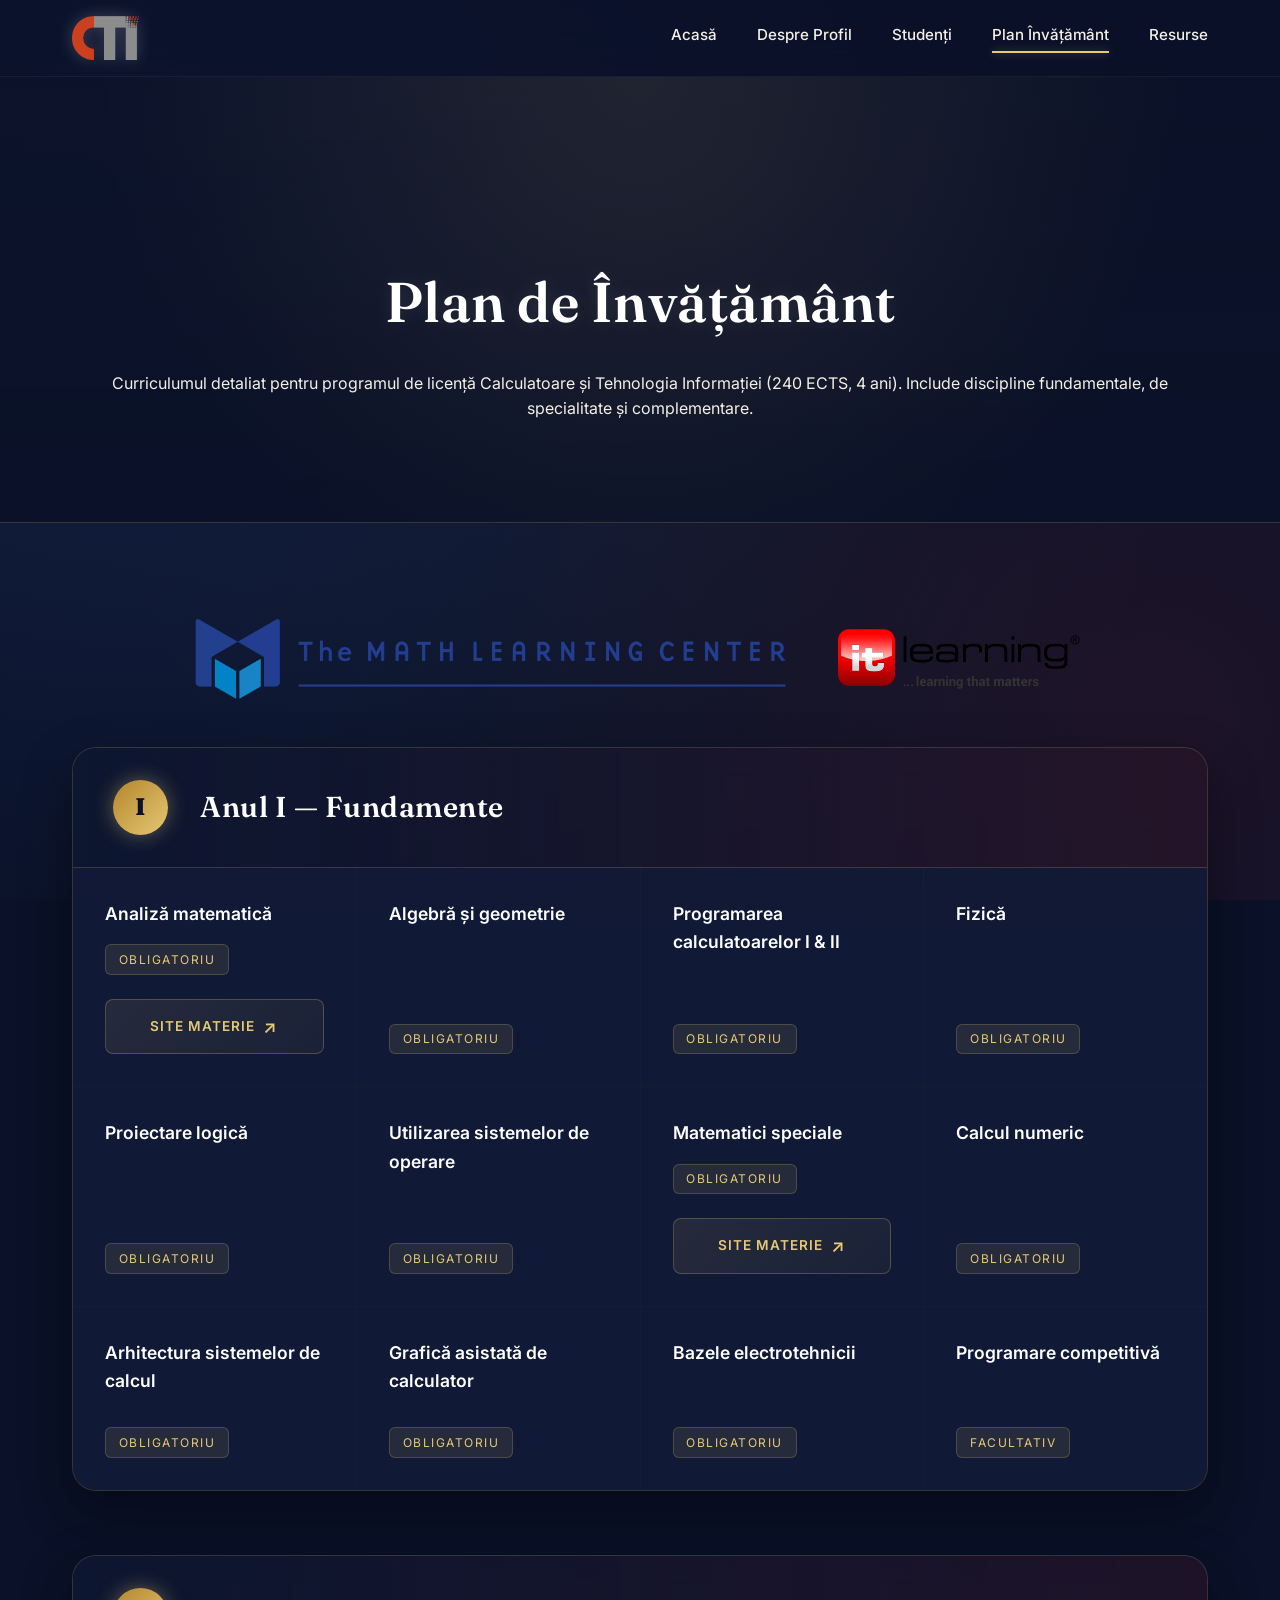
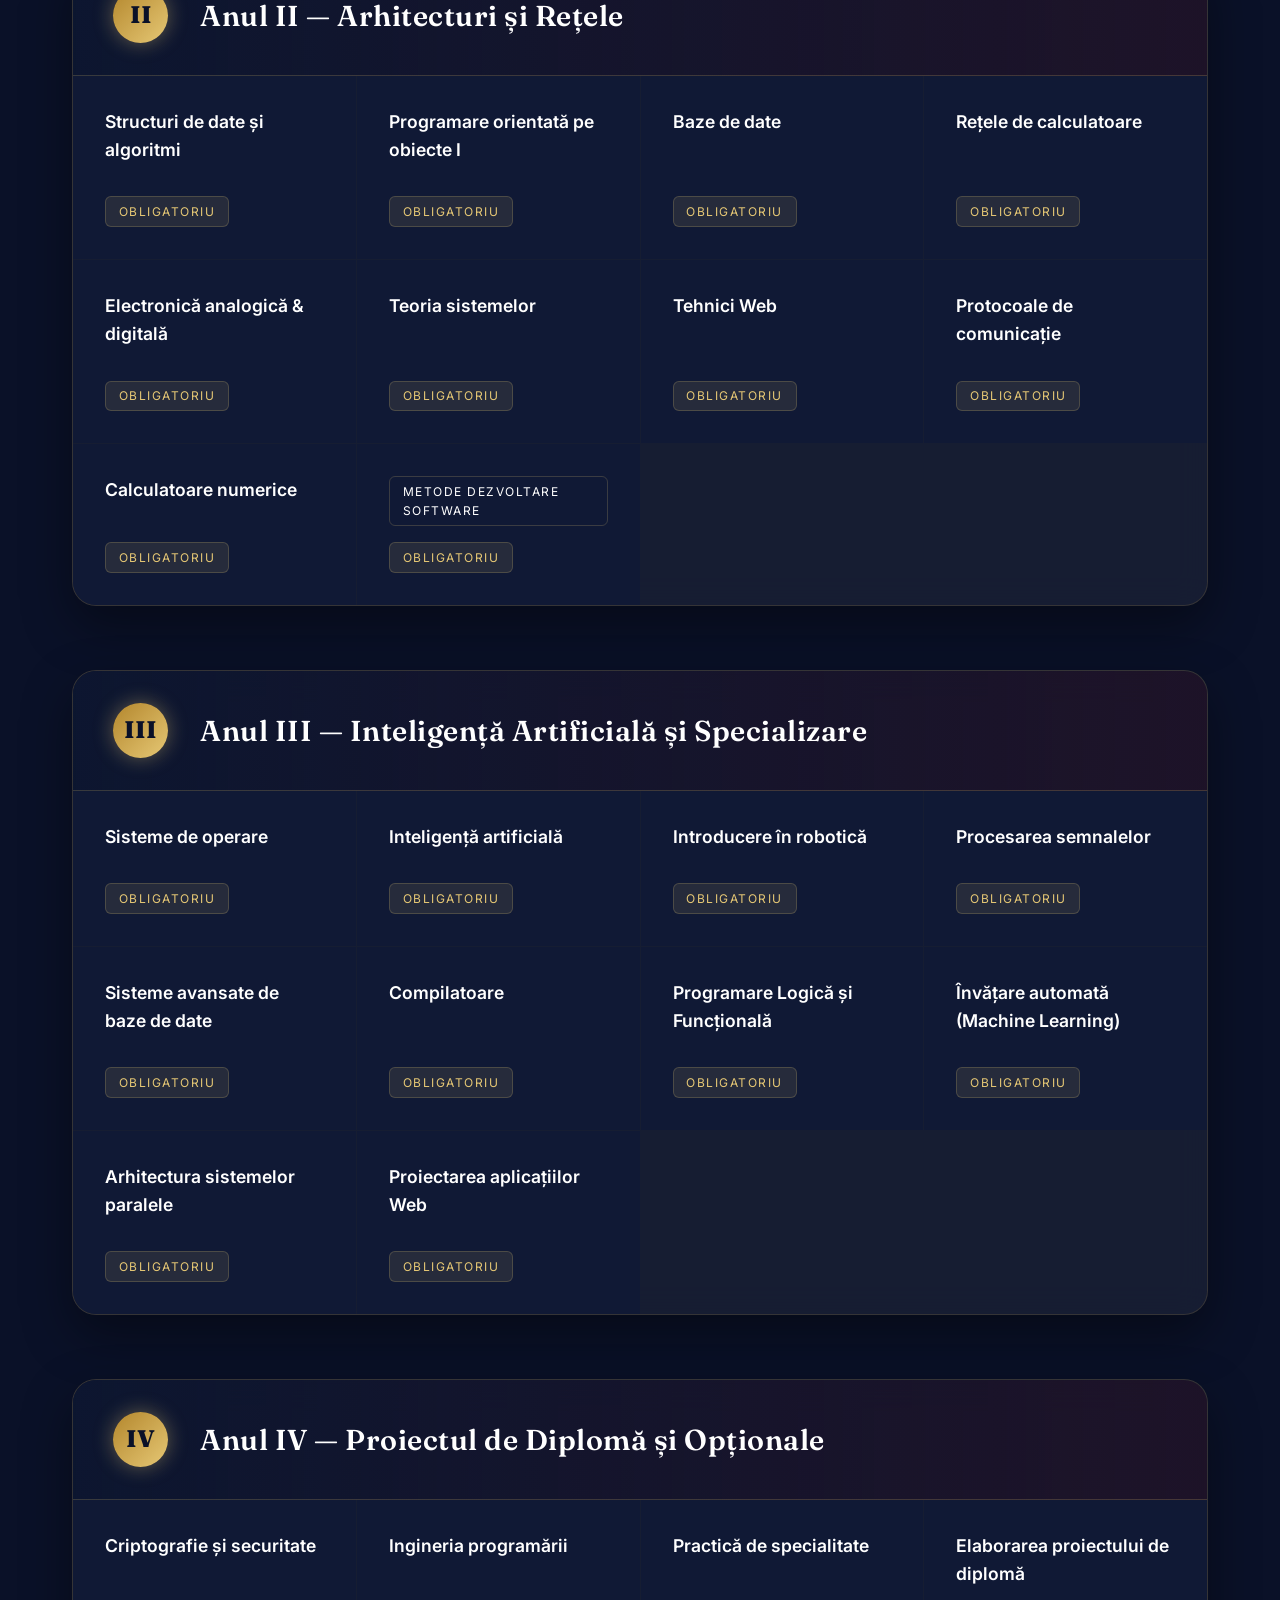
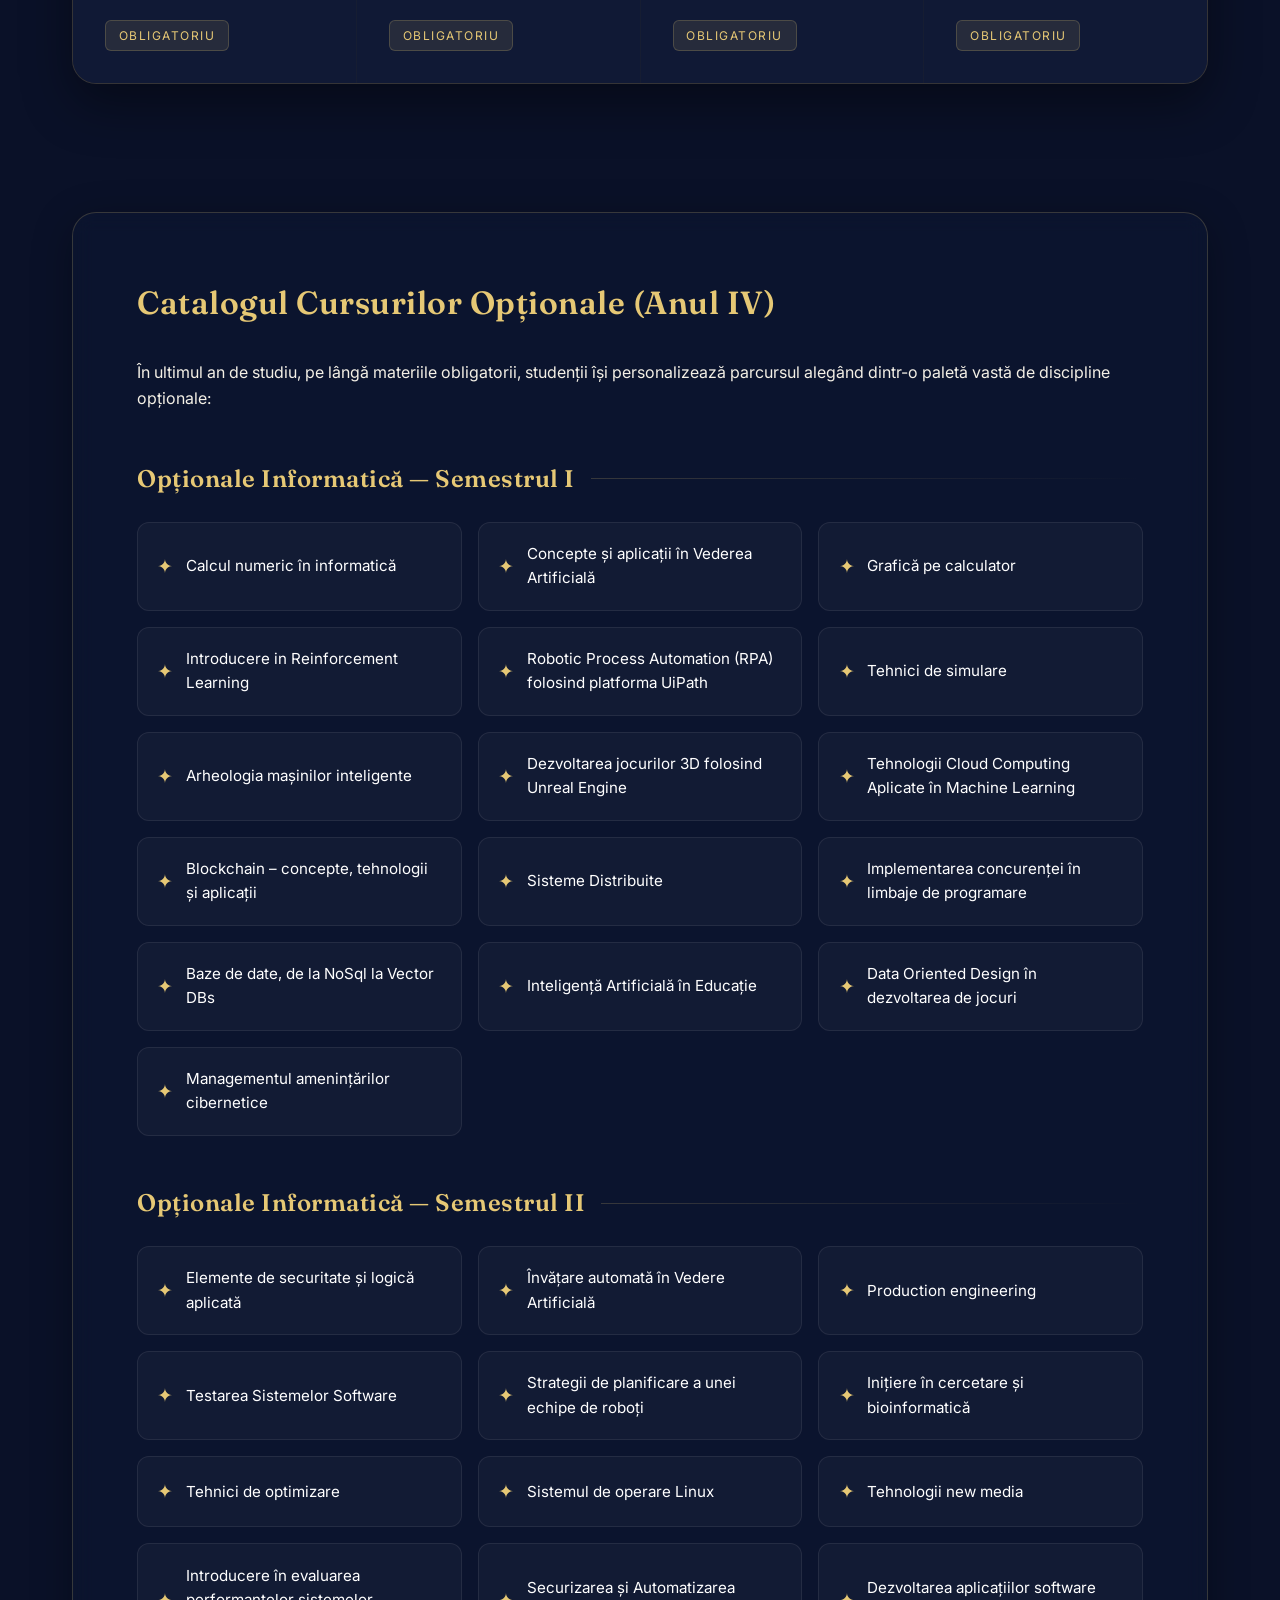
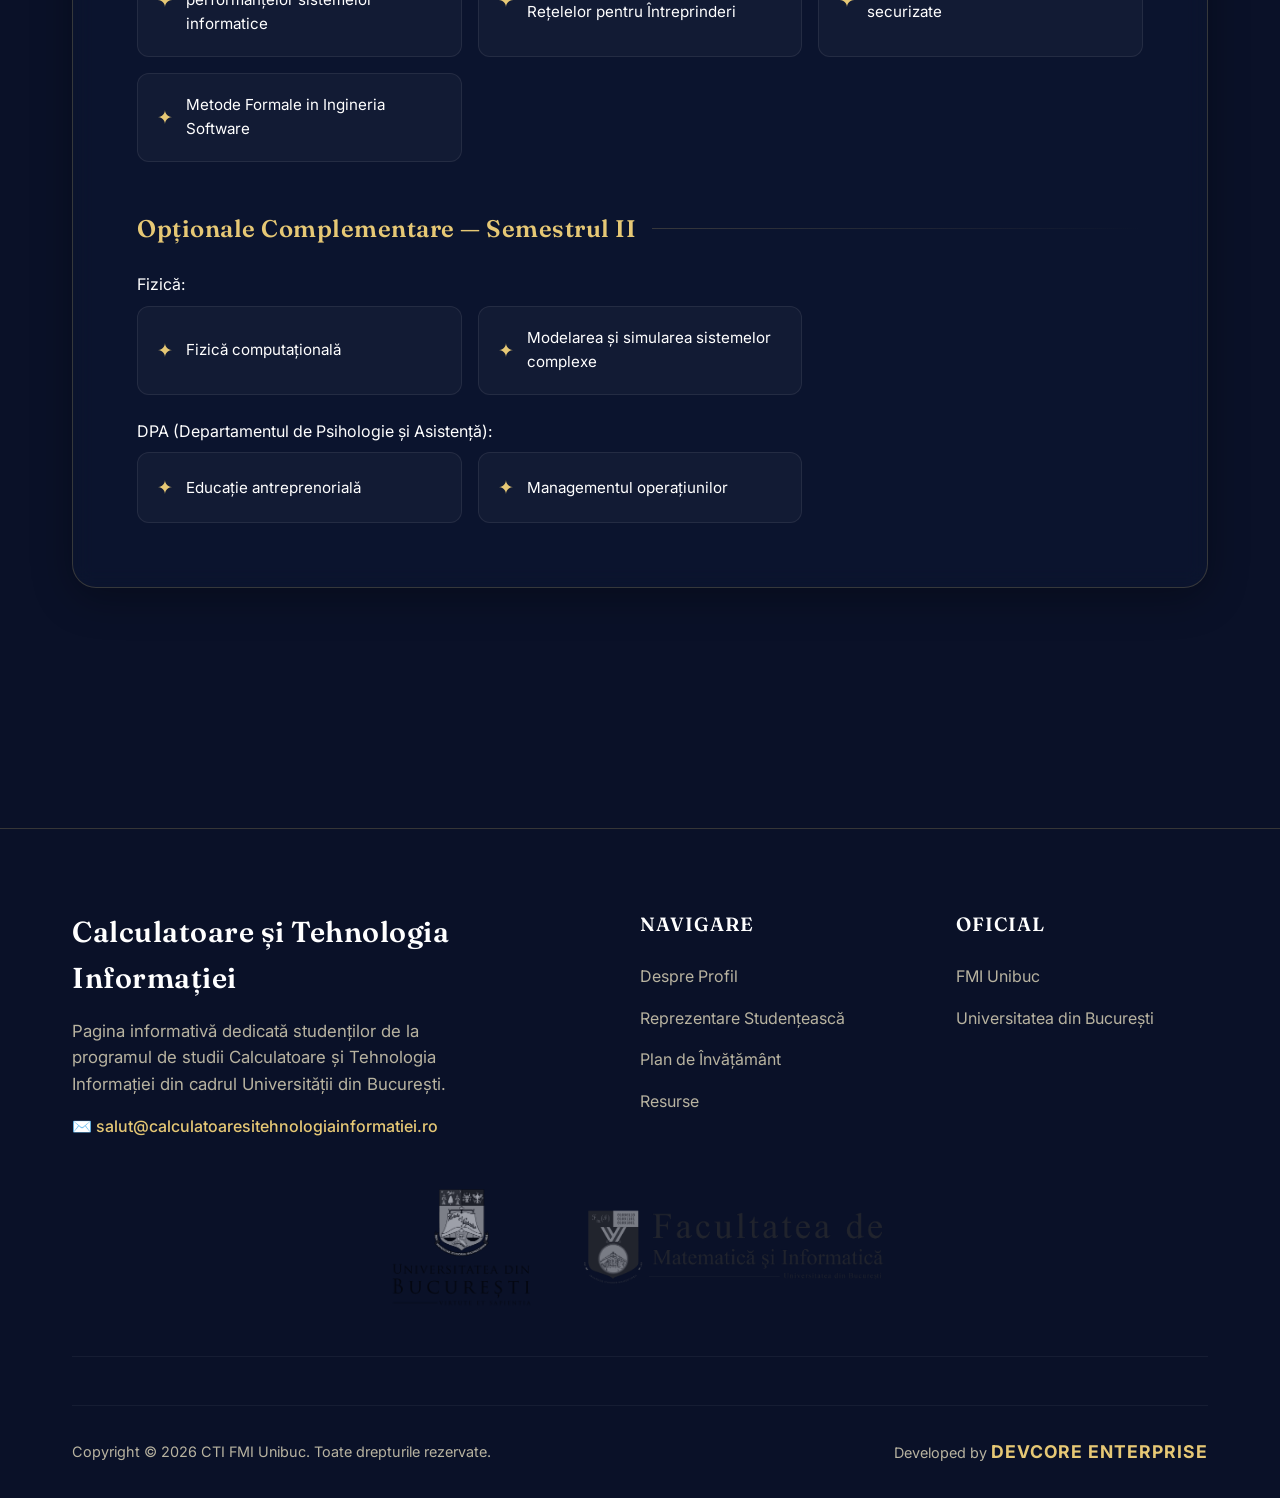
==== curriculum.html @ ff00db62 "Initial commit" ====
<!DOCTYPE html>
<html lang="ro">
<head>
  <meta charset="UTF-8">
  <meta name="viewport" content="width=device-width, initial-scale=1.0">
  <title>Plan de Învățământ - CTI</title>
  <link rel="icon" type="image/png" href="assets/img/CTI Logo Simplu.png">

    <meta name="description" content="Calculatoare și Tehnologia Informației (CTI) - Universitatea din București, Facultatea de Matematică și Informatică (FMI). Află despre programul de licență, admitere, curriculum și oportunități.">
  <meta name="keywords" content="CTI, FMI, Unibuc, Calculatoare si Tehnologia Informatiei, Universitatea din Bucuresti, Informatica, Admitere, Licenta">
  <meta property="og:title" content="Calculatoare și Tehnologia Informației - FMI Unibuc">
  <meta property="og:description" content="Informații oficiale și resurse pentru studenții de la Calculatoare și Tehnologia Informației, FMI, Universitatea din București.">
  <meta property="og:type" content="website">
  <meta property="og:locale" content="ro_RO">
  <meta name="robots" content="index, follow">
<link rel="stylesheet" href="assets/css/style.css">
</head>
<body>

  <!-- Header -->
  <header>
    <div class="container">
      <nav>
        <a href="index.html" class="logo">
          <img src="assets/img/CTI Logo Simplu.png" alt="CTI Logo" onerror="this.src='assets/img/fmi.png'">
        </a>
        <div class="nav-links">
          <a href="index.html">Acasă</a>
          <a href="despre.html">Despre Profil</a>
          <a href="studenti.html">Studenți</a>
          <a href="curriculum.html" class="active">Plan Învățământ</a>
          <a href="resurse.html">Resurse</a>
        </div>
      </nav>
    </div>
  </header>

  <!-- Page Header -->
  <div class="page-header fade-in-up">
    <div class="container">
      <h1 class="serif">Plan de Învățământ</h1>
      <p>Curriculumul detaliat pentru programul de licență Calculatoare și Tehnologia Informației (240 ECTS, 4 ani). Include discipline fundamentale, de specialitate și complementare.</p>
    </div>
  </div>

  <section class="content-section">
    <div class="container">
      <div class="hide-on-mobile" style="display: flex; justify-content: center; align-items: center; gap: 3rem; margin-bottom: 3rem;">
        <img src="assets/img/math.png" alt="Matematică" style="height: 80px; object-fit: contain;">
        <img src="assets/img/it.png" alt="IT" style="height: 80px; object-fit: contain;">
      </div>

      <div class="curriculum-years">

      <div class="curriculum-years">
        <!-- ANUL 1 -->
        <div class="year-section glass-panel fade-in-up delay-100" style="padding:0;">
          <div class="year-header">
            <div class="year-badge">I</div>
            <h3>Anul I — Fundamente</h3>
          </div>
          <div class="subjects-grid">
            <div class="subject-item has-link">
              <div>
                <span class="subject-name">Analiză matematică</span>
                <div class="subject-meta"><span class="subject-type">Obligatoriu</span></div>
              </div>
              <a href="https://analizamatematica.site" target="_blank" rel="noopener noreferrer" class="subject-link">Site Materie <span class="arrow">↗</span></a>
            </div>
            <div class="subject-item"><span class="subject-name">Algebră și geometrie</span><div class="subject-meta"><span class="subject-type">Obligatoriu</span></div></div>
            <div class="subject-item"><span class="subject-name">Programarea calculatoarelor I & II</span><div class="subject-meta"><span class="subject-type">Obligatoriu</span></div></div>
            <div class="subject-item"><span class="subject-name">Fizică</span><div class="subject-meta"><span class="subject-type">Obligatoriu</span></div></div>
            <div class="subject-item"><span class="subject-name">Proiectare logică</span><div class="subject-meta"><span class="subject-type">Obligatoriu</span></div></div>
            <div class="subject-item"><span class="subject-name">Utilizarea sistemelor de operare</span><div class="subject-meta"><span class="subject-type">Obligatoriu</span></div></div>
            <div class="subject-item has-link">
              <div>
                <span class="subject-name">Matematici speciale</span>
                <div class="subject-meta"><span class="subject-type">Obligatoriu</span></div>
              </div>
              <a href="https://matematicispeciale.site" target="_blank" rel="noopener noreferrer" class="subject-link">Site Materie <span class="arrow">↗</span></a>
            </div>
            <div class="subject-item"><span class="subject-name">Calcul numeric</span><div class="subject-meta"><span class="subject-type">Obligatoriu</span></div></div>
            <div class="subject-item"><span class="subject-name">Arhitectura sistemelor de calcul</span><div class="subject-meta"><span class="subject-type">Obligatoriu</span></div></div>
            <div class="subject-item"><span class="subject-name">Grafică asistată de calculator</span><div class="subject-meta"><span class="subject-type">Obligatoriu</span></div></div>
            <div class="subject-item"><span class="subject-name">Bazele electrotehnicii</span><div class="subject-meta"><span class="subject-type">Obligatoriu</span></div></div>
            <div class="subject-item"><span class="subject-name">Programare competitivă</span><div class="subject-meta"><span class="subject-type">Facultativ</span></div></div>
          </div>
        </div>

        <!-- ANUL 2 -->
        <div class="year-section glass-panel fade-in-up" style="padding:0;">
          <div class="year-header">
            <div class="year-badge">II</div>
            <h3>Anul II — Arhitecturi și Rețele</h3>
          </div>
          <div class="subjects-grid">
            <div class="subject-item"><span class="subject-name">Structuri de date și algoritmi</span><div class="subject-meta"><span class="subject-type">Obligatoriu</span></div></div>
            <div class="subject-item"><span class="subject-name">Programare orientată pe obiecte I</span><div class="subject-meta"><span class="subject-type">Obligatoriu</span></div></div>
            <div class="subject-item"><span class="subject-name">Baze de date</span><div class="subject-meta"><span class="subject-type">Obligatoriu</span></div></div>
            <div class="subject-item"><span class="subject-name">Rețele de calculatoare</span><div class="subject-meta"><span class="subject-type">Obligatoriu</span></div></div>
            <div class="subject-item"><span class="subject-name">Electronică analogică & digitală</span><div class="subject-meta"><span class="subject-type">Obligatoriu</span></div></div>
            <div class="subject-item"><span class="subject-name">Teoria sistemelor</span><div class="subject-meta"><span class="subject-type">Obligatoriu</span></div></div>
            <div class="subject-item"><span class="subject-name">Tehnici Web</span><div class="subject-meta"><span class="subject-type">Obligatoriu</span></div></div>
            <div class="subject-item"><span class="subject-name">Protocoale de comunicație</span><div class="subject-meta"><span class="subject-type">Obligatoriu</span></div></div>
            <div class="subject-item"><span class="subject-name">Calculatoare numerice</span><div class="subject-meta"><span class="subject-type">Obligatoriu</span></div></div>
            <div class="subject-item"><span class="subject-type" style="background:transparent; color:#fff;">Metode dezvoltare software</span><div class="subject-meta"><span class="subject-type">Obligatoriu</span></div></div>
          </div>
        </div>

        <!-- ANUL 3 -->
        <div class="year-section glass-panel fade-in-up" style="padding:0;">
          <div class="year-header">
            <div class="year-badge">III</div>
            <h3>Anul III — Inteligență Artificială și Specializare</h3>
          </div>
          <div class="subjects-grid">
            <div class="subject-item"><span class="subject-name">Sisteme de operare</span><div class="subject-meta"><span class="subject-type">Obligatoriu</span></div></div>
            <div class="subject-item"><span class="subject-name">Inteligenţă artificială</span><div class="subject-meta"><span class="subject-type">Obligatoriu</span></div></div>
            <div class="subject-item"><span class="subject-name">Introducere în robotică</span><div class="subject-meta"><span class="subject-type">Obligatoriu</span></div></div>
            <div class="subject-item"><span class="subject-name">Procesarea semnalelor</span><div class="subject-meta"><span class="subject-type">Obligatoriu</span></div></div>
            <div class="subject-item"><span class="subject-name">Sisteme avansate de baze de date</span><div class="subject-meta"><span class="subject-type">Obligatoriu</span></div></div>
            <div class="subject-item"><span class="subject-name">Compilatoare</span><div class="subject-meta"><span class="subject-type">Obligatoriu</span></div></div>
            <div class="subject-item"><span class="subject-name">Programare Logică și Funcțională</span><div class="subject-meta"><span class="subject-type">Obligatoriu</span></div></div>
            <div class="subject-item"><span class="subject-name">Învățare automată (Machine Learning)</span><div class="subject-meta"><span class="subject-type">Obligatoriu</span></div></div>
            <div class="subject-item"><span class="subject-name">Arhitectura sistemelor paralele</span><div class="subject-meta"><span class="subject-type">Obligatoriu</span></div></div>
            <div class="subject-item"><span class="subject-name">Proiectarea aplicațiilor Web</span><div class="subject-meta"><span class="subject-type">Obligatoriu</span></div></div>
          </div>
        </div>

        <!-- ANUL 4 -->
        <div class="year-section glass-panel fade-in-up" style="padding:0;">
          <div class="year-header">
            <div class="year-badge">IV</div>
            <h3>Anul IV — Proiectul de Diplomă și Opționale</h3>
          </div>
          <div class="subjects-grid">
            <div class="subject-item"><span class="subject-name">Criptografie și securitate</span><div class="subject-meta"><span class="subject-type">Obligatoriu</span></div></div>
            <div class="subject-item"><span class="subject-name">Ingineria programării</span><div class="subject-meta"><span class="subject-type">Obligatoriu</span></div></div>
            <div class="subject-item"><span class="subject-name">Practică de specialitate</span><div class="subject-meta"><span class="subject-type">Obligatoriu</span></div></div>
            <div class="subject-item"><span class="subject-name">Elaborarea proiectului de diplomă</span><div class="subject-meta"><span class="subject-type">Obligatoriu</span></div></div>
          </div>
        </div>

      </div>

      <!-- LISTĂ OPȚIONALE -->
      <div class="text-box fade-in-up" style="margin-top: 4rem;">
        <h3>Catalogul Cursurilor Opționale (Anul IV)</h3>
        <p>În ultimul an de studiu, pe lângă materiile obligatorii, studenții își personalizează parcursul alegând dintr-o paletă vastă de discipline opționale:</p>
        
        <h4 class="optional-category-title">Opționale Informatică — Semestrul I</h4>
        <div class="optional-grid">
          <div class="optional-card">Calcul numeric în informatică</div>
          <div class="optional-card">Concepte și aplicații în Vederea Artificială</div>
          <div class="optional-card">Grafică pe calculator</div>
          <div class="optional-card">Introducere in Reinforcement Learning</div>
          <div class="optional-card">Robotic Process Automation (RPA) folosind platforma UiPath</div>
          <div class="optional-card">Tehnici de simulare</div>
          <div class="optional-card">Arheologia mașinilor inteligente</div>
          <div class="optional-card">Dezvoltarea jocurilor 3D folosind Unreal Engine</div>
          <div class="optional-card">Tehnologii Cloud Computing Aplicate în Machine Learning</div>
          <div class="optional-card">Blockchain – concepte, tehnologii și aplicații</div>
          <div class="optional-card">Sisteme Distribuite</div>
          <div class="optional-card">Implementarea concurenței în limbaje de programare</div>
          <div class="optional-card">Baze de date, de la NoSql la Vector DBs</div>
          <div class="optional-card">Inteligență Artificială în Educație</div>
          <div class="optional-card">Data Oriented Design în dezvoltarea de jocuri</div>
          <div class="optional-card">Managementul amenințărilor cibernetice</div>
        </div>

        <h4 class="optional-category-title">Opționale Informatică — Semestrul II</h4>
        <div class="optional-grid">
          <div class="optional-card">Elemente de securitate și logică aplicată</div>
          <div class="optional-card">Învățare automată în Vedere Artificială</div>
          <div class="optional-card">Production engineering</div>
          <div class="optional-card">Testarea Sistemelor Software</div>
          <div class="optional-card">Strategii de planificare a unei echipe de roboți</div>
          <div class="optional-card">Inițiere în cercetare și bioinformatică</div>
          <div class="optional-card">Tehnici de optimizare</div>
          <div class="optional-card">Sistemul de operare Linux</div>
          <div class="optional-card">Tehnologii new media</div>
          <div class="optional-card">Introducere în evaluarea performanțelor sistemelor informatice</div>
          <div class="optional-card">Securizarea și Automatizarea Rețelelor pentru Întreprinderi</div>
          <div class="optional-card">Dezvoltarea aplicațiilor software securizate</div>
          <div class="optional-card">Metode Formale in Ingineria Software</div>
        </div>

        <h4 class="optional-category-title">Opționale Complementare — Semestrul II</h4>
        <p style="margin-bottom:0.5rem; color:#fff;">Fizică:</p>
        <div class="optional-grid">
          <div class="optional-card">Fizică computațională</div>
          <div class="optional-card">Modelarea și simularea sistemelor complexe</div>
        </div>
        
        <p style="margin-bottom:0.5rem; margin-top:1.5rem; color:#fff;">DPA (Departamentul de Psihologie și Asistență):</p>
        <div class="optional-grid">
          <div class="optional-card">Educație antreprenorială</div>
          <div class="optional-card">Managementul operațiunilor</div>
        </div>

      </div>

    </div>
  </section>

    <!-- Footer -->
  <footer class="fade-in-up">
    <div class="container">
      <div class="footer-grid">
        <div class="footer-brand">
          <h3>Calculatoare și Tehnologia Informației</h3>
          <p>Pagina informativă dedicată studenților de la programul de studii Calculatoare și Tehnologia Informației din cadrul Universității din București.</p>
          <a href="mailto:salut@calculatoaresitehnologiainformatiei.ro" style="display: inline-block; margin-top: 1rem; color: var(--gold-light); font-weight: 500; text-decoration: none;">
            ✉️ salut@calculatoaresitehnologiainformatiei.ro
          </a>
        </div>
        <div class="footer-links">
          <h4>Navigare</h4>
          <ul>
            <li><a href="despre.html">Despre Profil</a></li>
            <li><a href="studenti.html">Reprezentare Studențească</a></li>
            <li><a href="curriculum.html">Plan de Învățământ</a></li>
            <li><a href="resurse.html">Resurse</a></li>
          </ul>
        </div>
        <div class="footer-links">
          <h4>Oficial</h4>
          <ul>
            <li><a href="https://fmi.unibuc.ro/" target="_blank">FMI Unibuc</a></li>
            <li><a href="https://unibuc.ro/" target="_blank">Universitatea din București</a></li>
          </ul>
        </div>
      </div>
      <div class="footer-logos fade-in-up" style="margin-bottom: 3rem; display: flex; justify-content: center; align-items: center; gap: 3rem;">
        <img src="assets/img/unibuc.png" alt="Universitatea din București" style="height:120px;" onerror="this.style.display='none'">
        <img src="assets/img/fmi.png" alt="Facultatea de Matematică și Informatică" style="height:80px;" onerror="this.style.display='none'">
      </div>
      <div class="footer-bottom">
        <div>Copyright &copy; 2026 CTI FMI Unibuc. Toate drepturile rezervate.</div>
        <div class="devcore">
          <span style="color:var(--text-muted); font-size: 0.9rem;">Developed by</span> <a href="https://www.devcore-enterprise.site" target="_blank" style="color:var(--gold-light); text-decoration:none; font-weight:bold; font-size:1.1rem; letter-spacing:1px;">DEVCORE ENTERPRISE</a>
        </div>
      </div>
    </div>
  </footer>

  <script src="assets/js/main.js"></script>
</body>
</html>
---- assets/css/style.css ----
@import url('https://fonts.googleapis.com/css2?family=Fraunces:ital,opsz,wght@0,9..144,400..700;1,9..144,400..700&family=Inter:wght@300;400;500;600;700&display=swap');

:root {
  --navy: #152447;
  --navy-deep: #0a1128; /* Deeper navy */
  --gold: #b3862c;
  --gold-light: #e6c875; /* Brighter gold */
  --gold-glow: rgba(230, 200, 117, 0.4);
  --burgundy: #6d1f2a;
  --text-light: #f4f0e6;
  --text-muted: #b8b3a0;
  --glass-bg: rgba(15, 25, 55, 0.45);
  --glass-border: rgba(230, 200, 117, 0.2);
  --transition: all 0.4s cubic-bezier(0.25, 0.8, 0.25, 1);
}

* {
  box-sizing: border-box;
  margin: 0;
  padding: 0;
}

html {
  scroll-behavior: smooth;
}

body {
  background-color: var(--navy-deep);
  background-image: 
    radial-gradient(circle at 10% 20%, rgba(21, 36, 71, 0.9) 0%, transparent 60%),
    radial-gradient(circle at 90% 80%, rgba(109, 31, 42, 0.2) 0%, transparent 50%),
    radial-gradient(circle at 50% 50%, rgba(230, 200, 117, 0.03) 0%, transparent 70%);
  background-attachment: fixed;
  color: var(--text-light);
  font-family: 'Inter', sans-serif;
  line-height: 1.6;
  min-height: 100vh;
  overflow-x: hidden;
}

h1, h2, h3, h4, .serif {
  font-family: 'Fraunces', serif;
  font-weight: 600;
  letter-spacing: 0.5px;
}

a {
  color: var(--gold-light);
  text-decoration: none;
  transition: var(--transition);
}

a:hover {
  color: #fff;
  text-shadow: 0 0 12px var(--gold-glow);
}

.container {
  max-width: 1200px;
  margin: 0 auto;
  padding: 0 2rem;
  position: relative;
  z-index: 2;
}

/* Glassmorphism utilities */
.glass-panel {
  background: var(--glass-bg);
  backdrop-filter: blur(16px);
  -webkit-backdrop-filter: blur(16px);
  border: 1px solid var(--glass-border);
  border-radius: 20px;
  padding: 2.5rem;
  box-shadow: 0 10px 40px rgba(0, 0, 0, 0.3), inset 0 1px 0 rgba(255,255,255,0.05);
  transition: var(--transition);
  position: relative;
  overflow: hidden;
}

.glass-panel::before {
  content: '';
  position: absolute;
  top: 0; left: -100%; width: 50%; height: 100%;
  background: linear-gradient(to right, transparent, rgba(255,255,255,0.03), transparent);
  transform: skewX(-25deg);
  transition: 0.7s;
}

.glass-panel:hover::before {
  left: 200%;
}

.glass-panel:hover {
  border-color: rgba(230, 200, 117, 0.5);
  box-shadow: 0 15px 50px rgba(0, 0, 0, 0.5), 0 0 20px var(--gold-glow);
  transform: translateY(-4px);
}

/* Header & Nav */
header {
  position: sticky;
  top: 0;
  left: 0;
  width: 100%;
  z-index: 1000;
  background: rgba(10, 17, 40, 0.8);
  backdrop-filter: blur(20px);
  border-bottom: 1px solid rgba(255,255,255,0.05);
  padding: 1rem 0;
  transition: var(--transition);
}

nav {
  display: flex;
  justify-content: space-between;
  align-items: center;
}

.logo {
  display: flex;
  align-items: center;
  gap: 1rem;
}

.logo img {
  height: 44px;
  object-fit: contain;
  filter: drop-shadow(0 0 8px rgba(255,255,255,0.2));
}

.logo-text {
  font-family: 'Fraunces', serif;
  font-size: 1.3rem;
  color: #fff;
  font-weight: 700;
  letter-spacing: 1px;
}

.logo-text span {
  color: var(--gold-light);
}

.nav-links {
  display: flex;
  gap: 2.5rem;
}

.nav-links a {
  color: var(--text-light);
  font-weight: 500;
  font-size: 0.95rem;
  position: relative;
  padding-bottom: 5px;
}

.nav-links a::after {
  content: '';
  position: absolute;
  bottom: 0;
  left: 0;
  width: 0;
  height: 2px;
  background: var(--gold-light);
  transition: var(--transition);
  box-shadow: 0 0 8px var(--gold-glow);
}

.nav-links a:hover::after, .nav-links a.active::after {
  width: 100%;
}

/* HERO SLIDER BACKGROUND */
.hero {
  position: relative;
  min-height: calc(100vh - 80px);
  display: flex;
  align-items: center;
  padding: 4rem 0;
  overflow: hidden;
}

.hero-slider {
  position: absolute;
  top: 0; left: 0; width: 100%; height: 100%;
  z-index: 0;
}

.hero-slider .slide {
  position: absolute;
  top: 0; left: 0; width: 100%; height: 100%;
  background-size: cover;
  background-position: center;
  opacity: 0;
  animation: slideFade 15s infinite;
}

.hero-slider .slide::after {
  content: '';
  position: absolute;
  top: 0; left: 0; width: 100%; height: 100%;
  background: linear-gradient(90deg, var(--navy-deep) 0%, rgba(10,17,40,0.8) 50%, rgba(10,17,40,0.4) 100%);
}

.hero-slider .slide:nth-child(1) { background-image: url('../img/fmi 1.jpg'); animation-delay: 0s; }
.hero-slider .slide:nth-child(2) { background-image: url('../img/fmi 2.jpg'); animation-delay: 5s; }
.hero-slider .slide:nth-child(3) { background-image: url('../img/fmi 3.jpg'); animation-delay: 10s; }

@keyframes slideFade {
  0% { opacity: 0; transform: scale(1.05); }
  10% { opacity: 1; transform: scale(1); }
  33% { opacity: 1; transform: scale(1); }
  43% { opacity: 0; transform: scale(1.05); }
  100% { opacity: 0; }
}

.hero-grid {
  display: grid;
  grid-template-columns: 1fr;
  gap: 4rem;
  align-items: center;
  position: relative;
  z-index: 2;
}

.hero-content {
  max-width: 800px;
}

.hero-content h1 {
  font-size: 4.5rem;
  line-height: 1.1;
  margin-bottom: 1.5rem;
  color: #fff;
  text-shadow: 0 4px 20px rgba(0,0,0,0.5);
}

.hero-content h1 span {
  background: linear-gradient(135deg, var(--gold-light), #fff);
  -webkit-background-clip: text;
  -webkit-text-fill-color: transparent;
  text-shadow: none;
}

.hero-content p {
  font-size: 1.25rem;
  color: #ddd;
  margin-bottom: 2.5rem;
  max-width: 600px;
  text-shadow: 0 2px 10px rgba(0,0,0,0.5);
}

.btn {
  display: inline-flex;
  align-items: center;
  justify-content: center;
  padding: 1rem 2.5rem;
  border-radius: 12px;
  font-weight: 600;
  font-size: 1.05rem;
  cursor: pointer;
  border: 1px solid transparent;
  transition: var(--transition);
  text-transform: uppercase;
  letter-spacing: 1px;
}

.btn-primary {
  background: linear-gradient(135deg, var(--gold), var(--gold-light));
  color: var(--navy-deep);
  box-shadow: 0 4px 15px var(--gold-glow);
}

.btn-primary:hover {
  transform: translateY(-3px);
  box-shadow: 0 8px 25px rgba(230, 200, 117, 0.6);
  color: var(--navy-deep);
  text-shadow: none;
}

.btn-outline {
  border-color: var(--gold-light);
  color: var(--gold-light);
  background: rgba(10, 17, 40, 0.5);
  backdrop-filter: blur(5px);
}

.btn-outline:hover {
  background: var(--gold-light);
  color: var(--navy-deep);
  transform: translateY(-3px);
  box-shadow: 0 8px 25px var(--gold-glow);
  text-shadow: none;
}

.cta-group {
  display: flex;
  gap: 1.5rem;
}

/* Sections */
section {
  padding: 8rem 0;
  position: relative;
  z-index: 2;
}

.section-header {
  text-align: center;
  margin-bottom: 5rem;
}

.section-header h2 {
  font-size: 3rem;
  color: #fff;
  margin-bottom: 1.5rem;
  text-shadow: 0 0 30px rgba(230, 200, 117, 0.2);
}

.section-header p {
  color: var(--text-muted);
  max-width: 600px;
  margin: 0 auto;
  font-size: 1.1rem;
}

/* About Grid */
.about-grid {
  display: grid;
  grid-template-columns: repeat(auto-fit, minmax(320px, 1fr));
  gap: 2.5rem;
}

.about-card {
  display: flex;
  flex-direction: column;
  gap: 1.5rem;
}

.about-icon {
  width: 60px;
  height: 60px;
  background: linear-gradient(135deg, rgba(109, 31, 42, 0.4), rgba(230, 200, 117, 0.1));
  border-radius: 16px;
  display: flex;
  align-items: center;
  justify-content: center;
  color: var(--gold-light);
  font-size: 1.8rem;
  border: 1px solid rgba(230, 200, 117, 0.3);
  box-shadow: 0 0 20px rgba(230, 200, 117, 0.1);
}

.about-card h3 {
  font-size: 1.5rem;
  color: #fff;
}

.about-card p {
  color: var(--text-muted);
  font-size: 1.05rem;
}

/* Representation / Associations */
.assoc-grid {
  display: grid;
  grid-template-columns: 1fr 1fr;
  gap: 4rem;
}

.assoc-card {
  display: flex;
  align-items: flex-start;
  gap: 2rem;
}

.assoc-card img {
  width: 100px;
  height: 100px;
  object-fit: contain;
  background: rgba(255,255,255,0.03);
  padding: 15px;
  border-radius: 20px;
  border: 1px solid var(--glass-border);
  box-shadow: 0 10px 30px rgba(0,0,0,0.5);
}

/* Resources & Links */
.resources-grid {
  display: grid;
  grid-template-columns: repeat(auto-fit, minmax(300px, 1fr));
  gap: 2.5rem;
}

.resource-card {
  display: flex;
  flex-direction: column;
  height: 100%;
}

.resource-card h3 {
  color: var(--gold-light);
  margin-bottom: 1rem;
  font-size: 1.4rem;
}

.resource-card p {
  color: var(--text-muted);
  margin-bottom: 2rem;
  flex-grow: 1;
}

.resource-card .link-arrow {
  display: inline-flex;
  align-items: center;
  gap: 0.5rem;
  font-weight: 600;
  margin-top: auto;
  text-transform: uppercase;
  letter-spacing: 1px;
  font-size: 0.9rem;
}

/* Curriculum Specific */
.curriculum-years {
  display: flex;
  flex-direction: column;
  gap: 4rem;
}

.year-section {
  background: rgba(10, 17, 40, 0.5);
  border-radius: 24px;
  border: 1px solid var(--glass-border);
  overflow: hidden;
  box-shadow: 0 20px 50px rgba(0,0,0,0.4);
}

.year-header {
  background: linear-gradient(90deg, rgba(13, 23, 49, 0.9), rgba(109, 31, 42, 0.2));
  padding: 2rem 2.5rem;
  border-bottom: 1px solid var(--glass-border);
  display: flex;
  align-items: center;
  gap: 2rem;
}

.year-badge {
  background: linear-gradient(135deg, var(--gold), var(--gold-light));
  color: var(--navy-deep);
  font-family: 'Fraunces', serif;
  font-weight: 800;
  width: 55px;
  height: 55px;
  border-radius: 50%;
  display: flex;
  align-items: center;
  justify-content: center;
  font-size: 1.5rem;
  box-shadow: 0 0 20px var(--gold-glow);
}

.year-header h3 {
  font-size: 1.8rem;
  color: #fff;
  margin: 0;
}

.subjects-grid {
  display: grid;
  grid-template-columns: repeat(auto-fill, minmax(280px, 1fr));
  gap: 1px;
  background: rgba(255,255,255,0.05);
}

.subject-item {
  background: rgba(15, 25, 55, 0.8);
  padding: 2rem;
  transition: var(--transition);
  display: flex;
  flex-direction: column;
  justify-content: space-between;
  height: 100%;
}

.subject-item:hover {
  background: rgba(21, 36, 71, 0.95);
  transform: scale(1.02);
  z-index: 10;
  box-shadow: 0 10px 30px rgba(0,0,0,0.5);
}

.subject-name {
  color: #fff;
  font-weight: 600;
  font-size: 1.1rem;
  margin-bottom: 1rem;
  display: block;
}

.subject-meta {
  display: flex;
  justify-content: space-between;
  align-items: center;
  margin-top: 1rem;
}

.subject-type {
  font-size: 0.75rem;
  padding: 0.3rem 0.8rem;
  border-radius: 6px;
  background: rgba(230, 200, 117, 0.1);
  color: var(--gold-light);
  text-transform: uppercase;
  letter-spacing: 1.5px;
  border: 1px solid rgba(230, 200, 117, 0.2);
}

.subject-link {
  margin-top: 1.5rem;
  padding: 0.8rem 1rem;
  border-radius: 8px;
  background: linear-gradient(135deg, rgba(230, 200, 117, 0.1), rgba(230, 200, 117, 0.05));
  color: var(--gold-light);
  border: 1px solid rgba(230, 200, 117, 0.25);
  text-transform: uppercase;
  letter-spacing: 1px;
  font-weight: 600;
  font-size: 0.85rem;
  display: flex;
  justify-content: center;
  align-items: center;
  gap: 0.5rem;
  transition: var(--transition);
}

.subject-link .arrow {
  font-size: 1.1rem;
  transition: transform 0.3s ease;
}

.subject-link:hover {
  background: var(--gold-light);
  color: var(--navy-deep);
  transform: translateY(-3px);
  box-shadow: 0 5px 15px var(--gold-glow);
}

.subject-link:hover .arrow {
  transform: translate(3px, -3px);
}

/* OPTIONALS MODERN CARDS */
.optional-category-title {
  color: var(--gold-light);
  margin: 3rem 0 1.5rem;
  font-size: 1.5rem;
  font-family: 'Fraunces', serif;
  display: flex;
  align-items: center;
  gap: 1rem;
}
.optional-category-title::after {
  content: '';
  flex-grow: 1;
  height: 1px;
  background: linear-gradient(to right, var(--glass-border), transparent);
}

.optional-grid {
  display: grid;
  grid-template-columns: repeat(auto-fill, minmax(250px, 1fr));
  gap: 1rem;
}

.optional-card {
  background: rgba(255,255,255,0.03);
  border: 1px solid rgba(255,255,255,0.08);
  border-radius: 12px;
  padding: 1.2rem;
  font-size: 0.95rem;
  color: #fff;
  transition: var(--transition);
  display: flex;
  align-items: center;
}
.optional-card::before {
  content: '✦';
  color: var(--gold-light);
  margin-right: 0.8rem;
  font-size: 1.2rem;
}
.optional-card:hover {
  background: rgba(230, 200, 117, 0.08);
  border-color: rgba(230, 200, 117, 0.3);
  transform: translateX(5px);
  box-shadow: 0 5px 15px rgba(0,0,0,0.3);
}

/* Footer */
footer {
  background: linear-gradient(to bottom, var(--bg-dark), #1e3a8a);
  border-top: 1px solid var(--glass-border);
  padding: 5rem 0 2rem;
  margin-top: 6rem;
  position: relative;
}

.footer-logos {
  display: flex;
  justify-content: center;
  gap: 4rem;
  margin-bottom: 4rem;
  padding-bottom: 3rem;
  border-bottom: 1px solid rgba(255,255,255,0.05);
  flex-wrap: wrap;
}

.footer-logos img {
  height: 70px;
  object-fit: contain;
  opacity: 0.6;
  filter: grayscale(100%);
  transition: var(--transition);
}

.footer-logos img:hover {
  opacity: 1;
  filter: grayscale(0%);
  transform: scale(1.05);
}

.footer-grid {
  display: grid;
  grid-template-columns: 2fr 1fr 1fr;
  gap: 4rem;
  margin-bottom: 3rem;
}

.footer-brand h3 {
  color: #fff;
  margin-bottom: 1rem;
  font-family: 'Fraunces', serif;
  font-size: 1.8rem;
}

.footer-brand p {
  color: var(--text-muted);
  max-width: 400px;
  font-size: 1.05rem;
}

.footer-links h4 {
  color: #fff;
  margin-bottom: 1.5rem;
  font-size: 1.2rem;
  text-transform: uppercase;
  letter-spacing: 1px;
}

.footer-links ul {
  list-style: none;
}

.footer-links li {
  margin-bottom: 1rem;
}

.footer-links a {
  color: var(--text-muted);
}

.footer-links a:hover {
  color: var(--gold-light);
  padding-left: 5px;
}

.footer-bottom {
  border-top: 1px solid rgba(255,255,255,0.05);
  padding-top: 2rem;
  display: flex;
  justify-content: space-between;
  align-items: center;
  color: var(--text-muted);
  font-size: 0.9rem;
}

/* Animations */
.fade-in-up {
  opacity: 0;
  transform: translateY(40px);
  transition: opacity 1s cubic-bezier(0.25, 0.8, 0.25, 1), transform 1s cubic-bezier(0.25, 0.8, 0.25, 1);
}
.fade-in-up.visible {
  opacity: 1;
  transform: translateY(0);
}
.delay-100 { transition-delay: 100ms; }
.delay-200 { transition-delay: 200ms; }
.delay-300 { transition-delay: 300ms; }

/* Content Pages */
.page-header {
  padding: 180px 0 100px;
  text-align: center;
  background: linear-gradient(180deg, rgba(10, 17, 40, 0.9) 0%, var(--navy-deep) 100%);
  border-bottom: 1px solid var(--glass-border);
  position: relative;
}
.page-header::before {
  content: '';
  position: absolute;
  top: 0; left: 0; width: 100%; height: 100%;
  background: radial-gradient(circle at 50% 0%, rgba(230, 200, 117, 0.1) 0%, transparent 70%);
  pointer-events: none;
}
.page-header h1 {
  font-size: 3.5rem;
  color: #fff;
  margin-bottom: 1.5rem;
  text-shadow: 0 0 20px rgba(255,255,255,0.1);
}

.content-section {
  padding: 6rem 0;
}
.text-box {
  background: var(--glass-bg);
  backdrop-filter: blur(10px);
  border: 1px solid var(--glass-border);
  padding: 4rem;
  border-radius: 24px;
  margin-bottom: 3rem;
  box-shadow: 0 10px 40px rgba(0,0,0,0.3);
}
.text-box h3 {
  color: var(--gold-light);
  margin-bottom: 2rem;
  font-size: 2rem;
}

/* Subdomeniu Page specifics */
.step-card {
  display: flex;
  align-items: flex-start;
  gap: 1.5rem;
  padding: 2rem;
}

.alert-banner {
  display: inline-flex;
  align-items: center;
  justify-content: center;
  gap: 0.8rem;
  background: rgba(109, 31, 42, 0.3);
  border: 1px solid rgba(220, 38, 38, 0.2);
  padding: 0.5rem 1.2rem;
  border-radius: 50px;
  margin-bottom: 1.5rem;
  color: #fca5a5;
  font-size: 0.9rem;
  font-weight: 500;
  box-shadow: 0 4px 20px rgba(109, 31, 42, 0.15);
  backdrop-filter: blur(10px);
}

@keyframes pulse {
  0% { box-shadow: 0 0 0 0 rgba(220, 38, 38, 0.4); }
  70% { box-shadow: 0 0 0 10px rgba(220, 38, 38, 0); }
  100% { box-shadow: 0 0 0 0 rgba(220, 38, 38, 0); }
}

/* Responsive */
@media (max-width: 992px) {
  .hero-content h1 { font-size: 3rem; }
  .footer-grid { grid-template-columns: 1fr; gap: 3rem; }
  .assoc-grid { grid-template-columns: 1fr; }
  .footer-logos { gap: 2rem; }
  .text-box { padding: 2rem; }
}

@media (max-width: 768px) {
  .nav-links { display: none; }
  .hero-content h1 { font-size: 2.5rem; }
  .footer-bottom { flex-direction: column; gap: 1rem; text-align: center; }
  .year-header { flex-direction: column; text-align: center; }
  
  .step-card {
    flex-direction: column;
    align-items: center;
    text-align: center;
    padding: 1.5rem;
  }
  
  .alert-banner {
    flex-direction: column;
    text-align: center;
    border-radius: 12px;
    padding: 1rem;
    animation: none;
  }
}

@media (max-width: 768px) {
  .hide-on-mobile {
    display: none !important;
  }
}
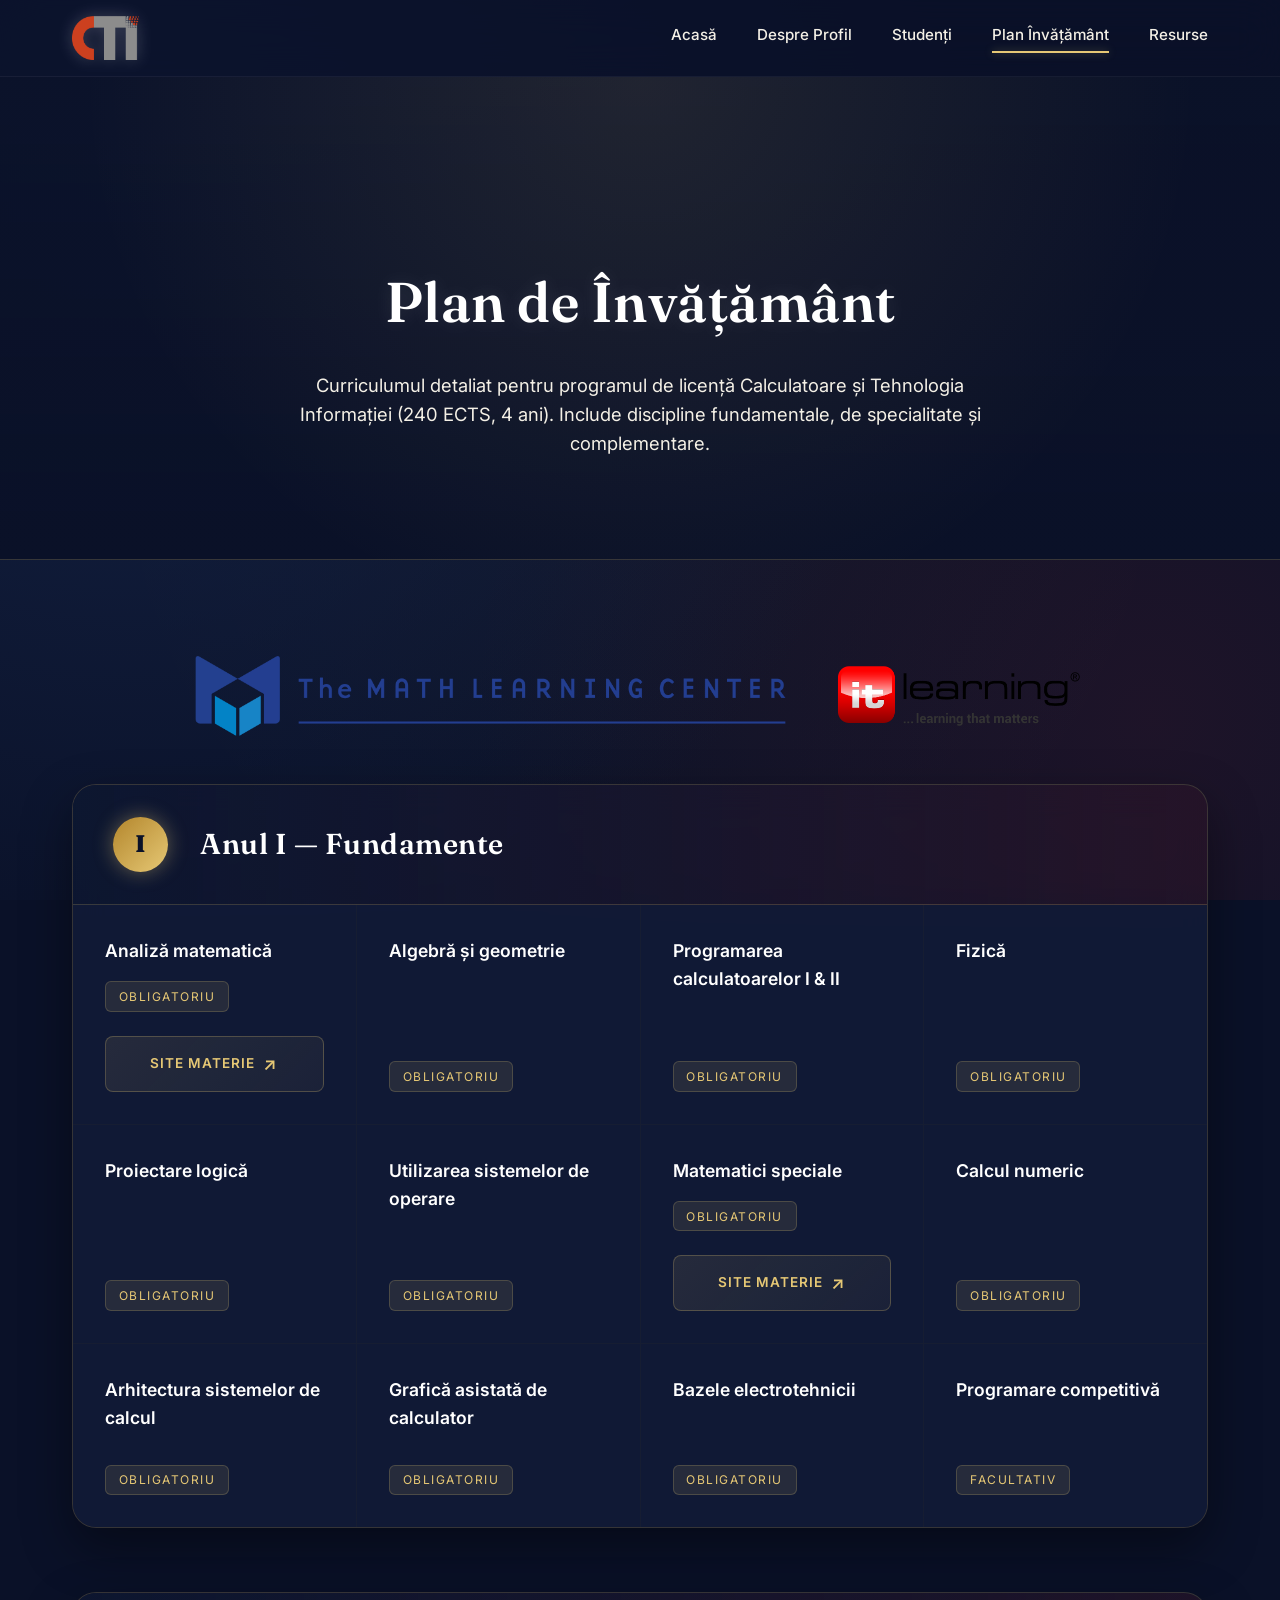
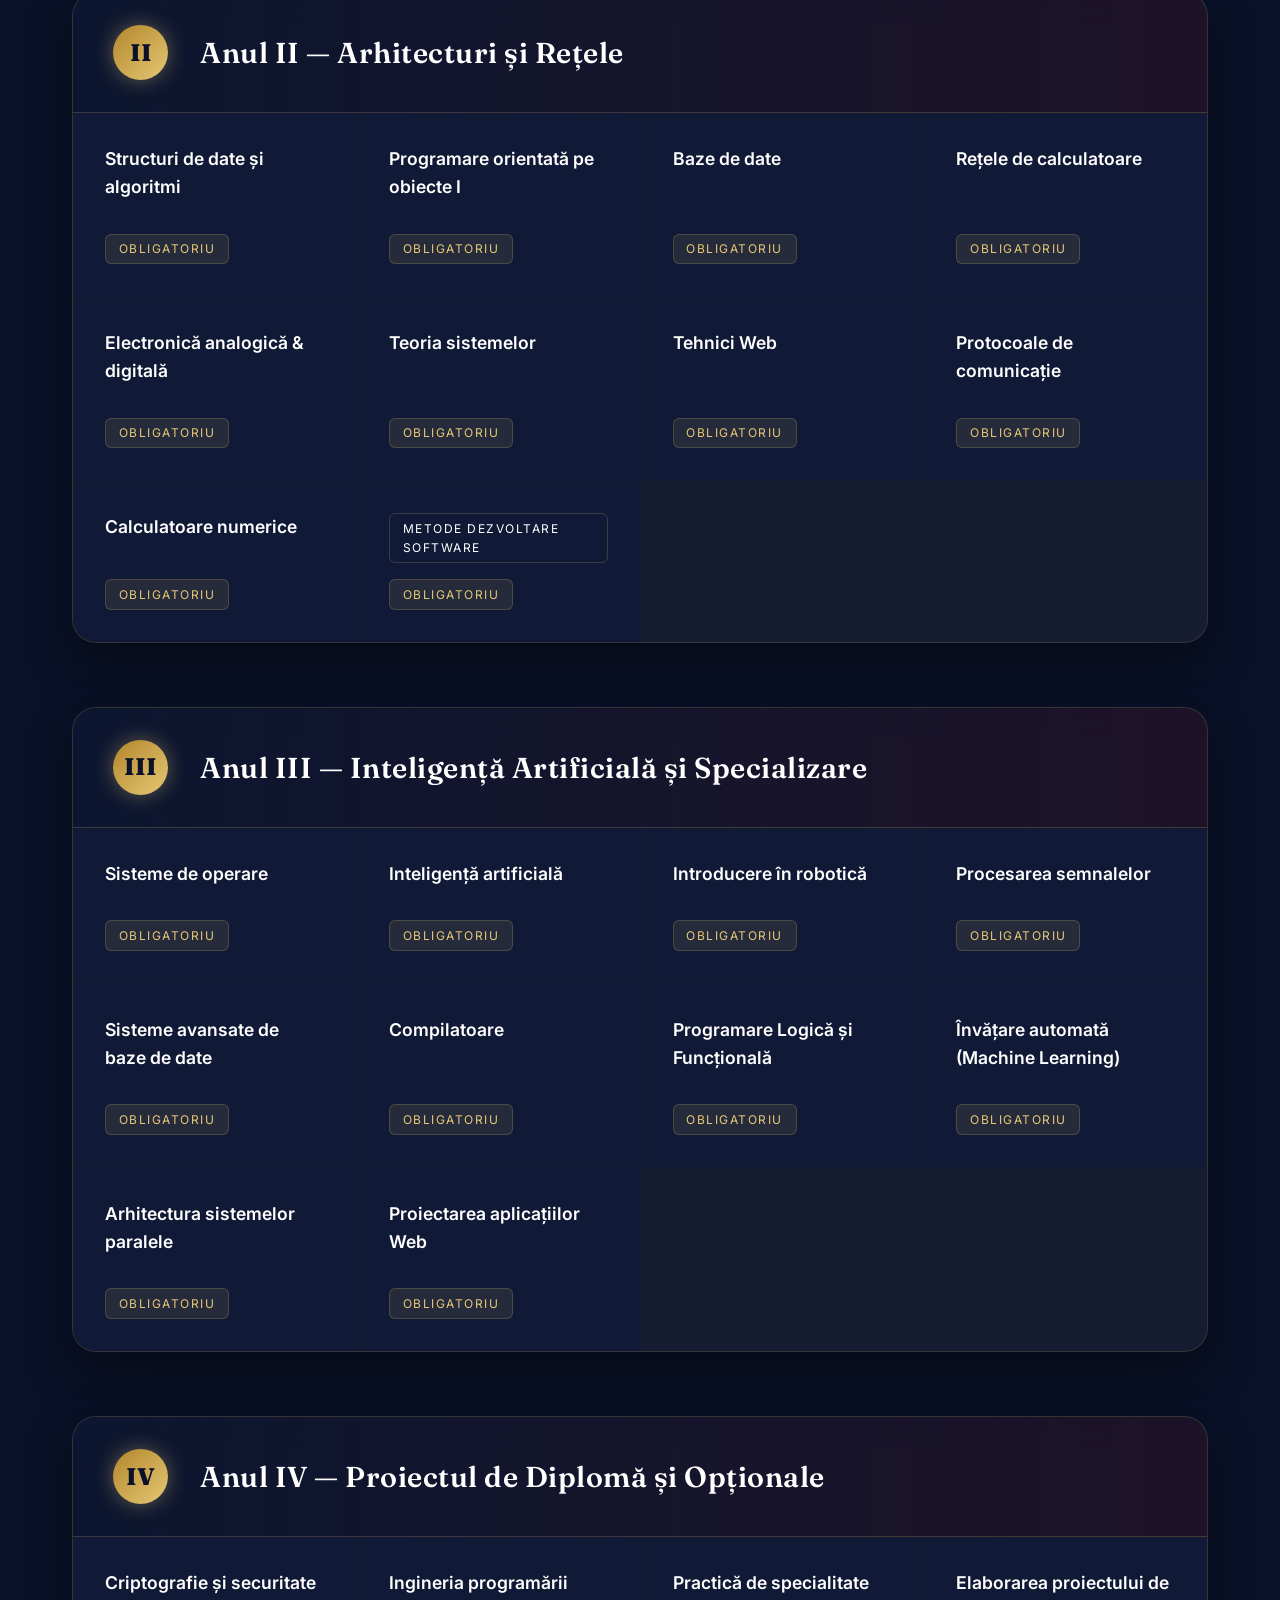
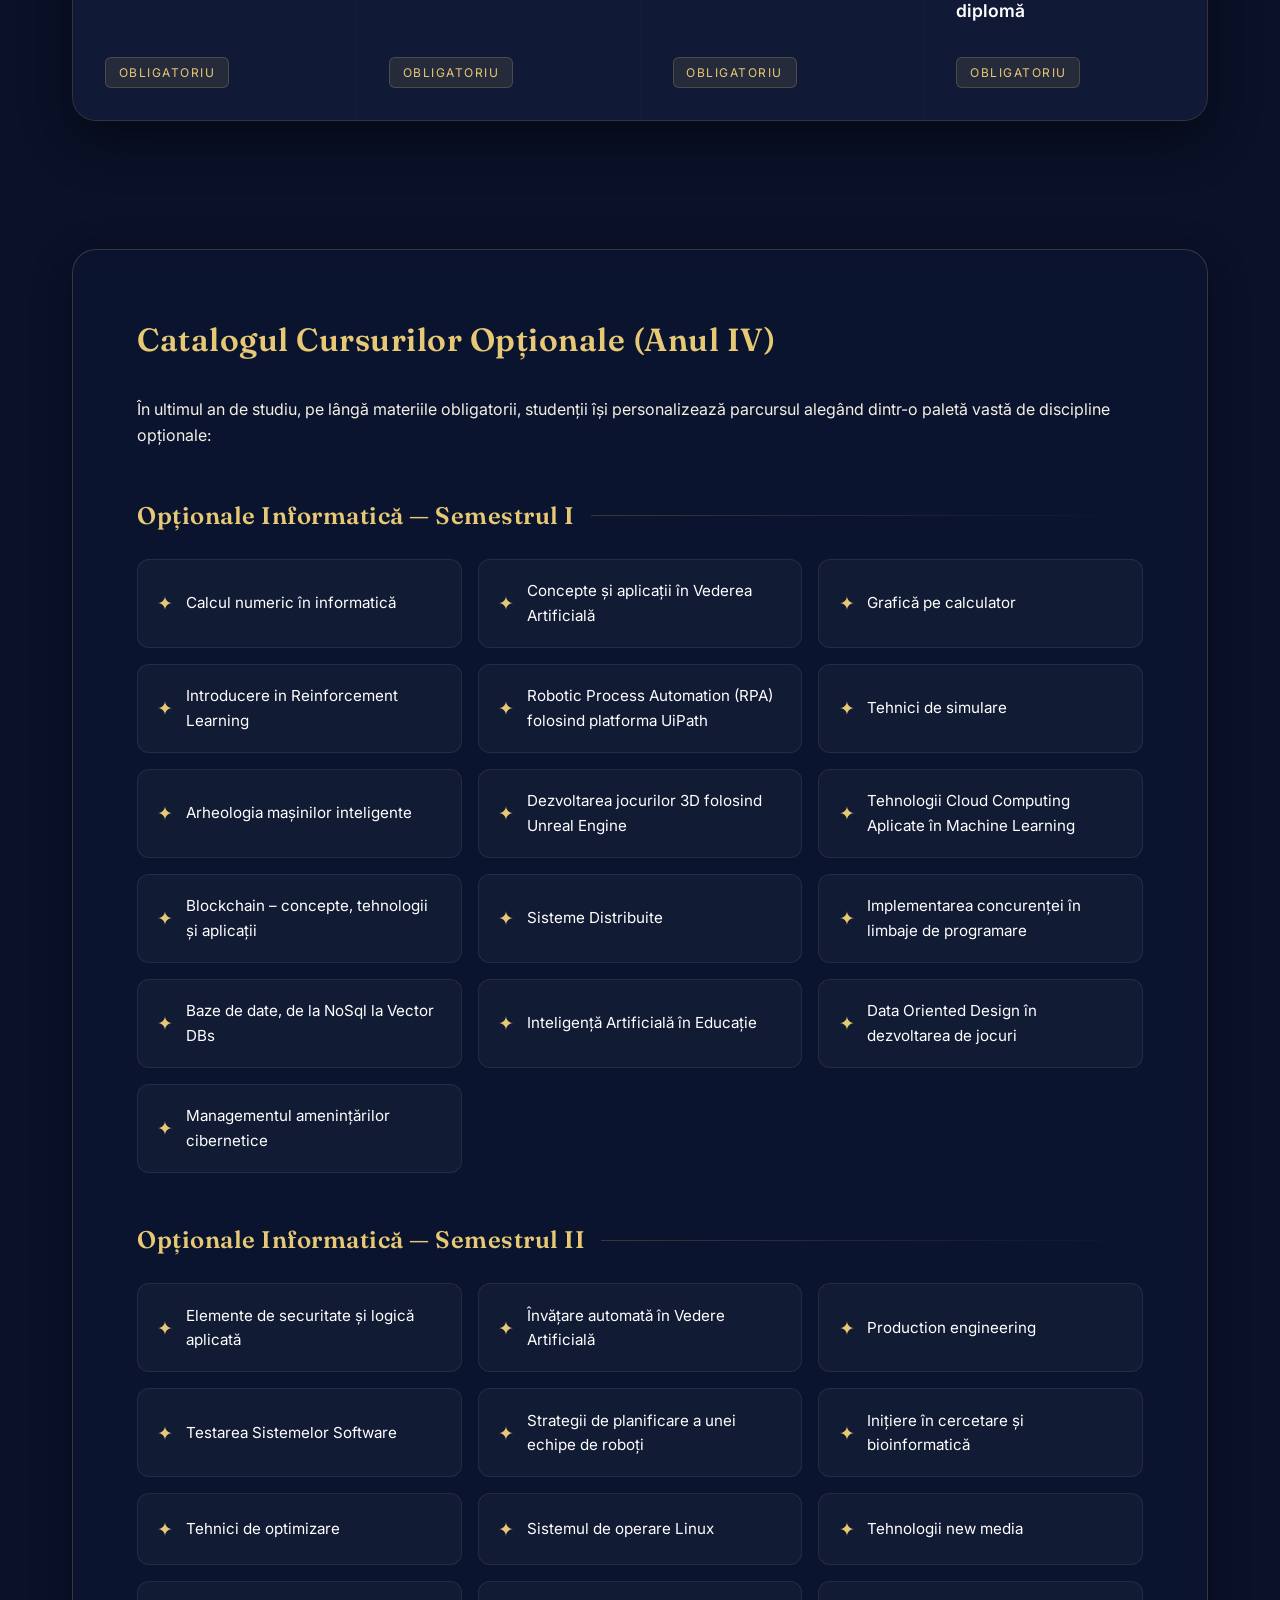
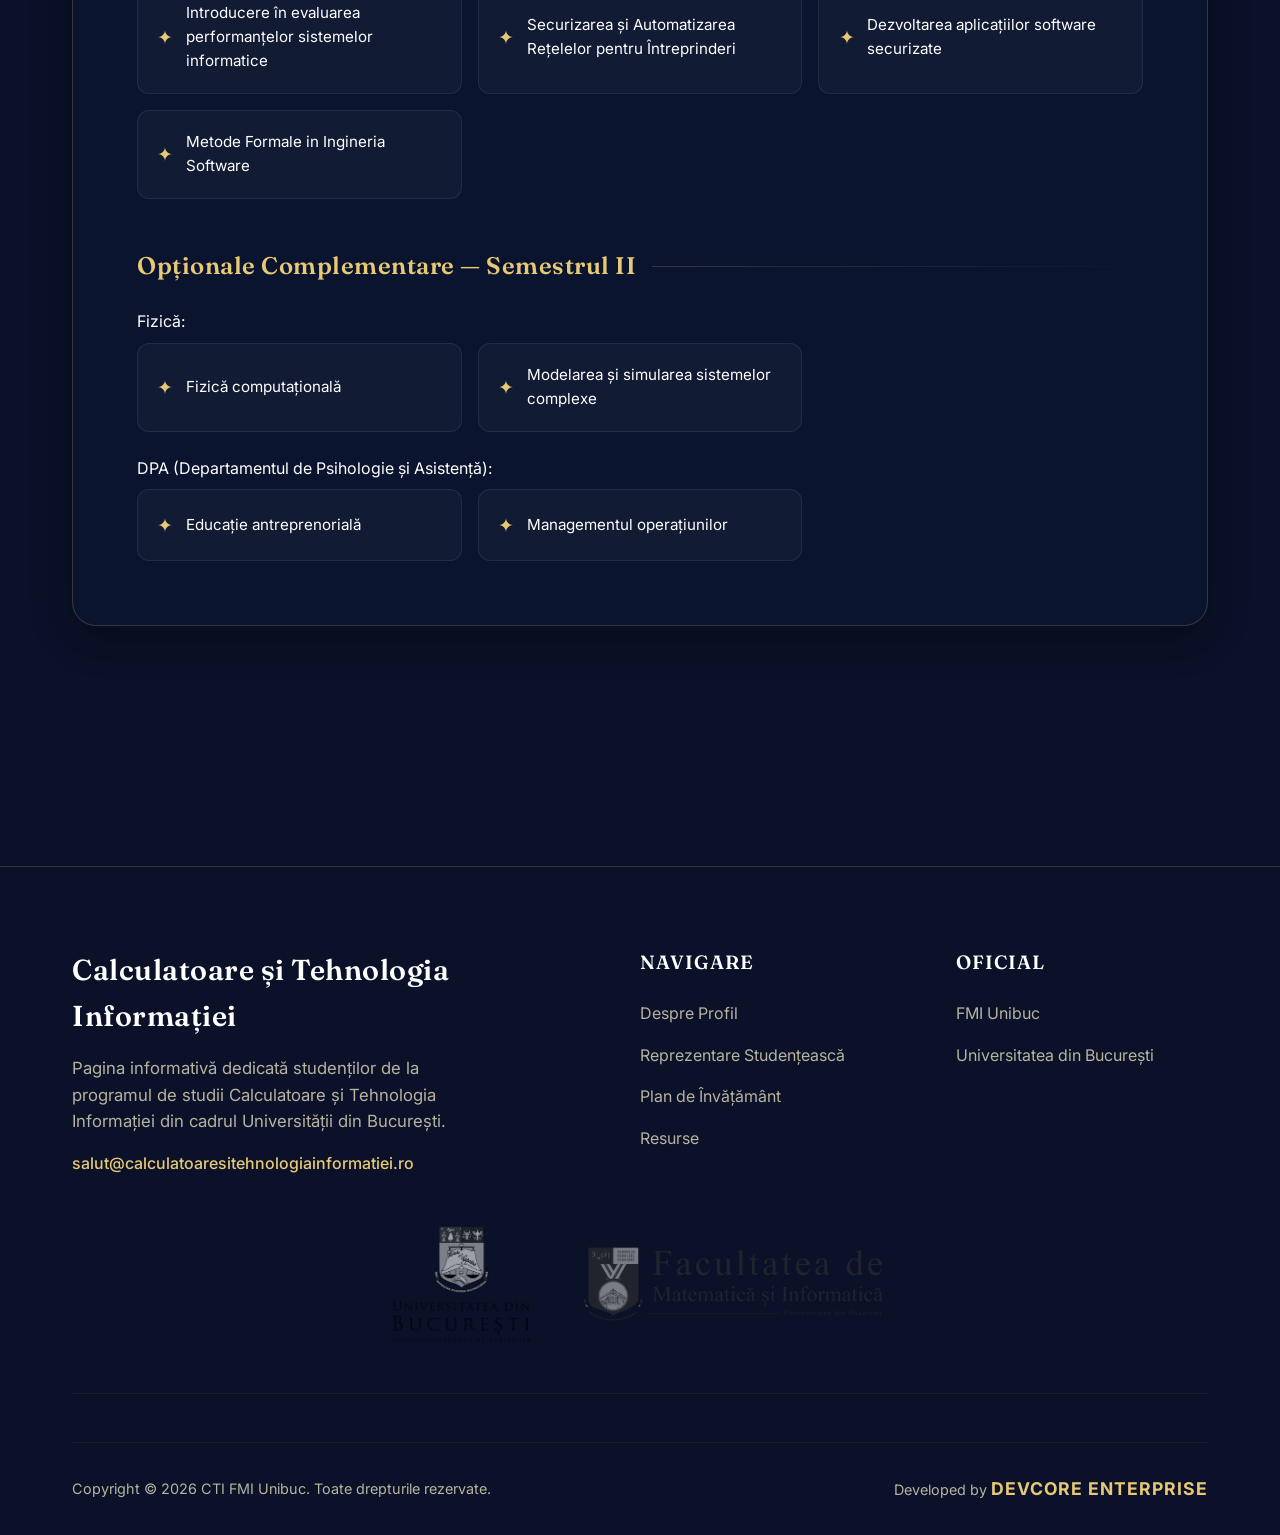
==== commit 3637bfca: "Remove email icon from footer links" ====
--- a/curriculum.html
+++ b/curriculum.html
@@ -211,7 +211,7 @@
           <h3>Calculatoare și Tehnologia Informației</h3>
           <p>Pagina informativă dedicată studenților de la programul de studii Calculatoare și Tehnologia Informației din cadrul Universității din București.</p>
           <a href="mailto:salut@calculatoaresitehnologiainformatiei.ro" style="display: inline-block; margin-top: 1rem; color: var(--gold-light); font-weight: 500; text-decoration: none;">
-            ✉️ salut@calculatoaresitehnologiainformatiei.ro
+            salut@calculatoaresitehnologiainformatiei.ro
           </a>
         </div>
         <div class="footer-links">
--- a/assets/css/style.css
+++ b/assets/css/style.css
@@ -718,6 +718,13 @@
   color: #fff;
   margin-bottom: 1.5rem;
   text-shadow: 0 0 20px rgba(255,255,255,0.1);
+  word-break: break-word;
+}
+.page-header p {
+  font-size: 1.15rem;
+  color: var(--text-light);
+  max-width: 700px;
+  margin: 0 auto;
 }
 
 .content-section {
@@ -769,6 +776,80 @@
   100% { box-shadow: 0 0 0 0 rgba(220, 38, 38, 0); }
 }
 
+/* Promo Section */
+.promo-container {
+  display: flex;
+  justify-content: space-between;
+  align-items: center;
+  flex-wrap: wrap;
+  gap: 2rem;
+}
+
+.promo-text-wrapper {
+  flex: 1;
+  min-width: 300px;
+  max-width: 600px;
+}
+
+.promo-title {
+  color: #fff;
+  font-size: 2.2rem;
+  margin-bottom: 1.5rem;
+}
+
+.promo-desc {
+  color: var(--text-muted);
+  font-size: 1.15rem;
+  margin-bottom: 2rem;
+}
+
+.promo-image-wrapper {
+  flex: 1;
+  min-width: 300px;
+  text-align: right;
+}
+
+.promo-image {
+  width: 100%;
+  max-width: 450px;
+  height: auto;
+  border-radius: 16px;
+  border: 1px solid var(--glass-border);
+}
+
+/* Split Section Layout */
+.split-section {
+  display: flex;
+  gap: 3rem;
+  align-items: center;
+  flex-wrap: wrap;
+}
+.split-section.reverse {
+  flex-direction: row-reverse;
+}
+.split-col {
+  flex: 1;
+  min-width: 300px;
+}
+.split-images {
+  flex: 1;
+  min-width: 300px;
+  display: flex;
+  flex-direction: row;
+  gap: 1rem;
+}
+.split-images img {
+  flex: 1;
+  min-width: 0;
+  width: 100%;
+  max-width: 100%;
+  height: 100%;
+  border-radius: 16px;
+  border: 1px solid var(--glass-border);
+  box-shadow: 0 10px 30px rgba(0,0,0,0.5);
+  object-fit: cover;
+}
+
 /* Responsive */
 @media (max-width: 992px) {
   .hero-content h1 { font-size: 3rem; }
@@ -780,9 +861,22 @@
 
 @media (max-width: 768px) {
   .nav-links { display: none; }
+  
+  .page-header {
+    padding: 120px 0 60px;
+  }
+  .page-header h1 {
+    font-size: 2.2rem;
+  }
+  
   .hero-content h1 { font-size: 2.5rem; }
   .footer-bottom { flex-direction: column; gap: 1rem; text-align: center; }
   .year-header { flex-direction: column; text-align: center; }
+  
+  .text-box { padding: 1.5rem; }
+  .glass-panel { padding: 1.5rem; }
+  .footer-logos { flex-direction: column; gap: 1.5rem !important; }
+  .footer-logos img { height: auto !important; max-height: 80px; max-width: 100%; }
   
   .step-card {
     flex-direction: column;
@@ -798,6 +892,41 @@
     padding: 1rem;
     animation: none;
   }
+  
+  .promo-container {
+    flex-direction: column;
+    text-align: center;
+  }
+  
+  .promo-text-wrapper, .promo-image-wrapper {
+    min-width: 100%;
+    max-width: 100%;
+    text-align: center;
+  }
+  
+  .promo-title {
+    font-size: 1.8rem;
+  }
+  
+  .split-section, .split-section.reverse {
+    flex-direction: column;
+    gap: 2rem;
+  }
+  
+  .split-col, .split-images {
+    width: 100%;
+    max-width: 100%;
+    min-width: 0;
+  }
+  
+  .split-images {
+    flex-direction: column;
+  }
+  
+  .split-images img {
+    height: auto;
+    max-height: 250px;
+  }
 }
 
 @media (max-width: 768px) {
